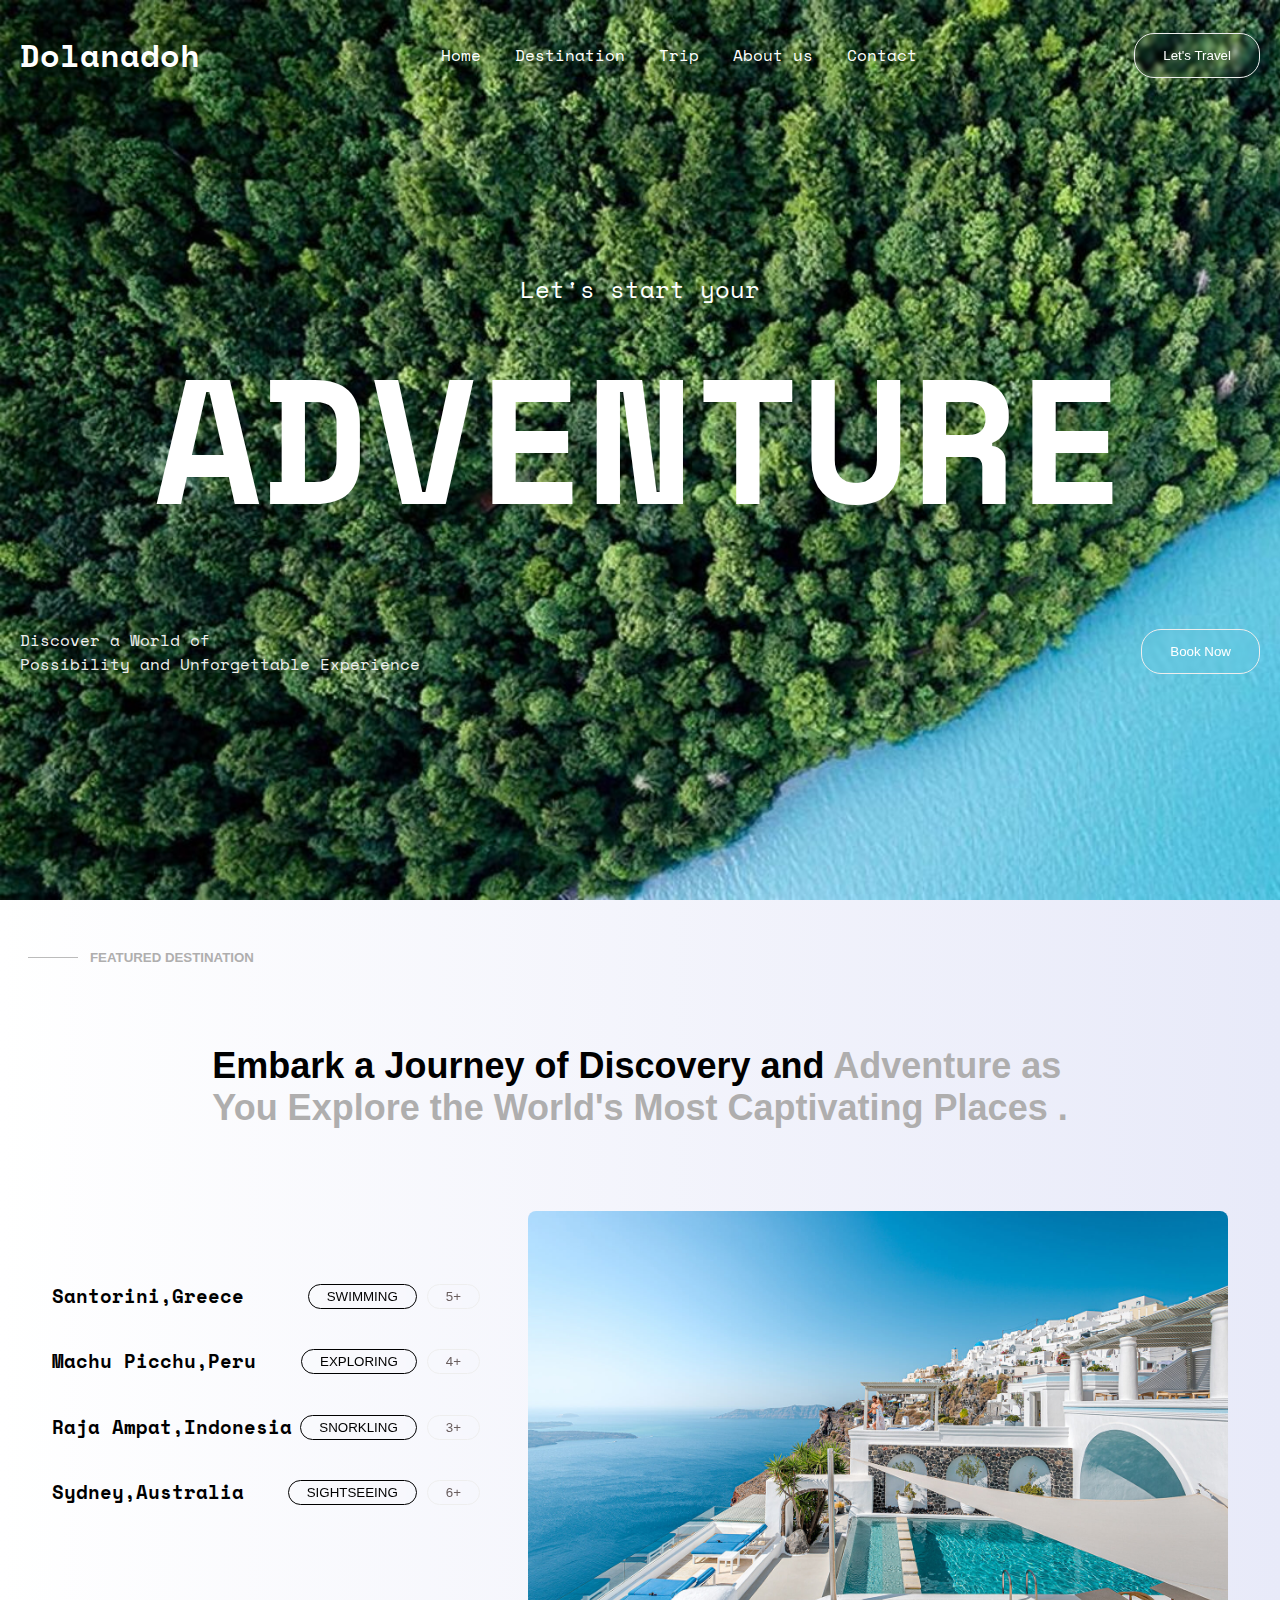
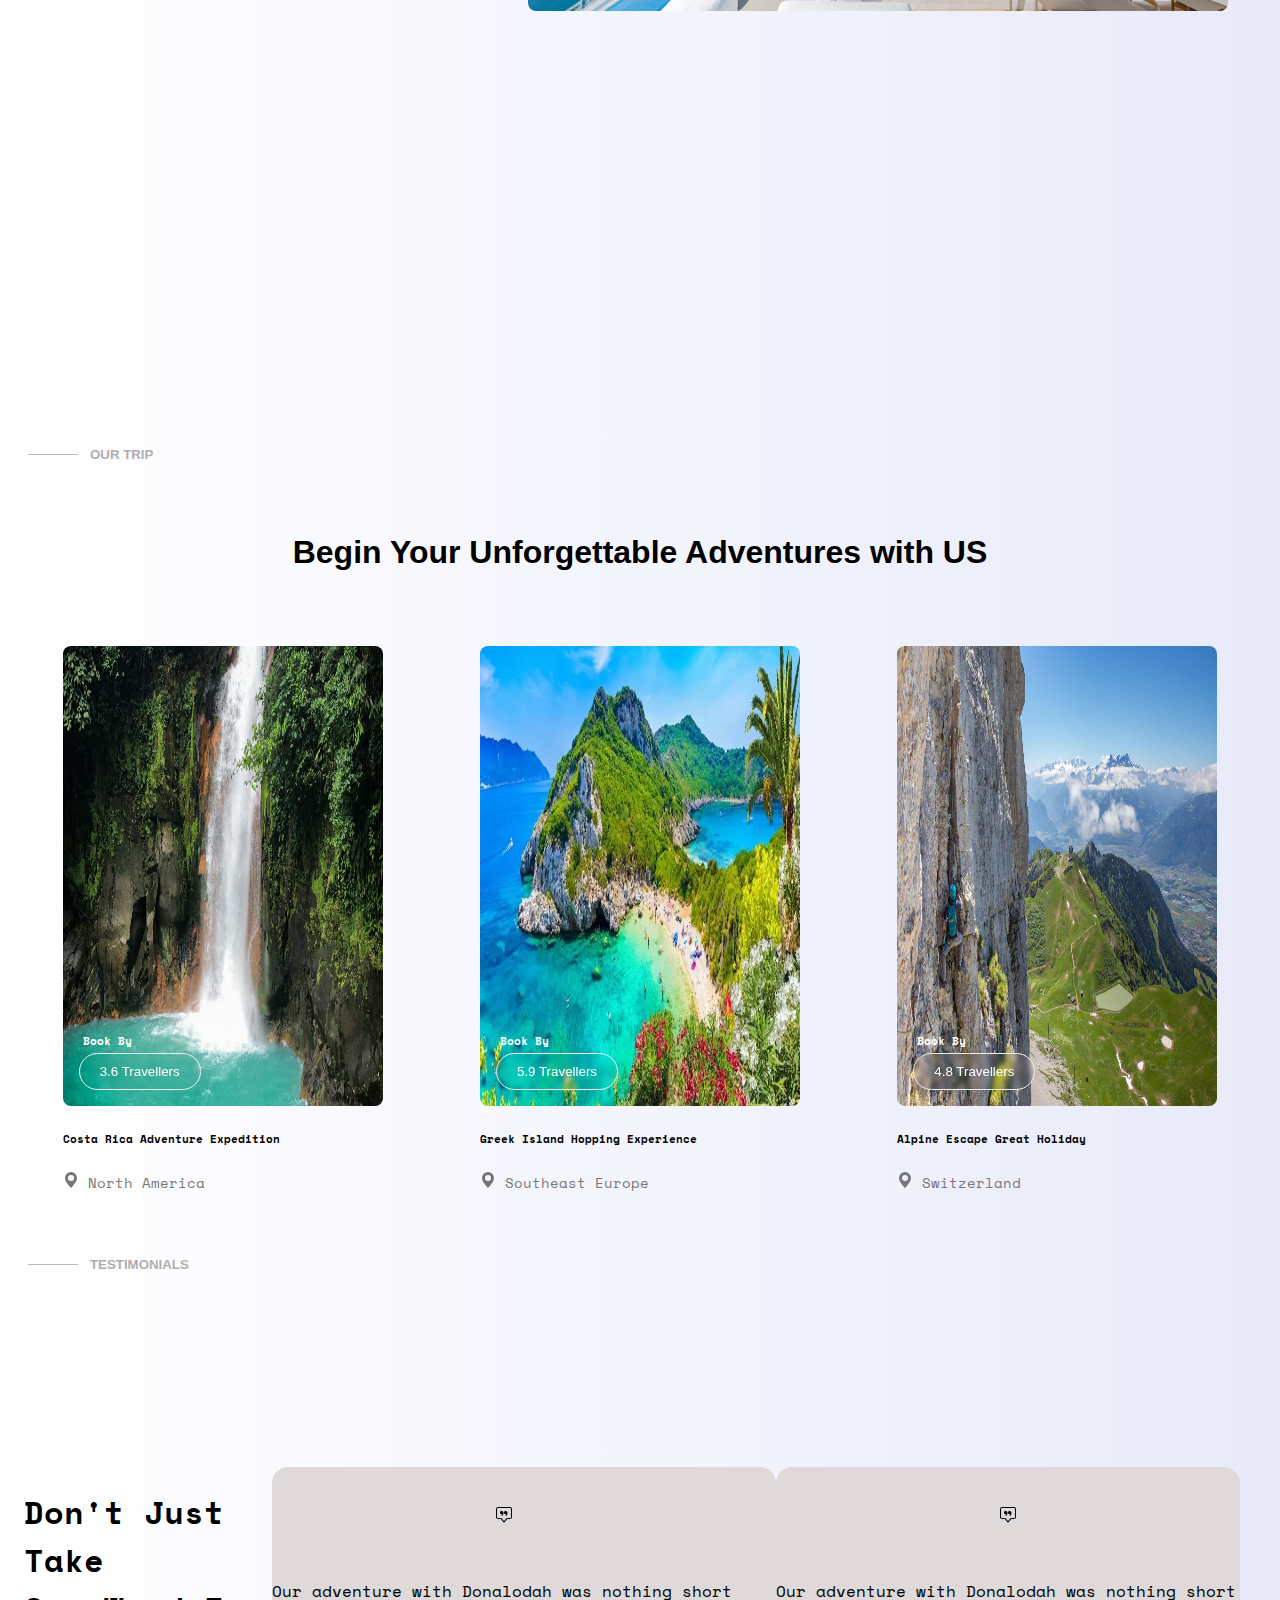
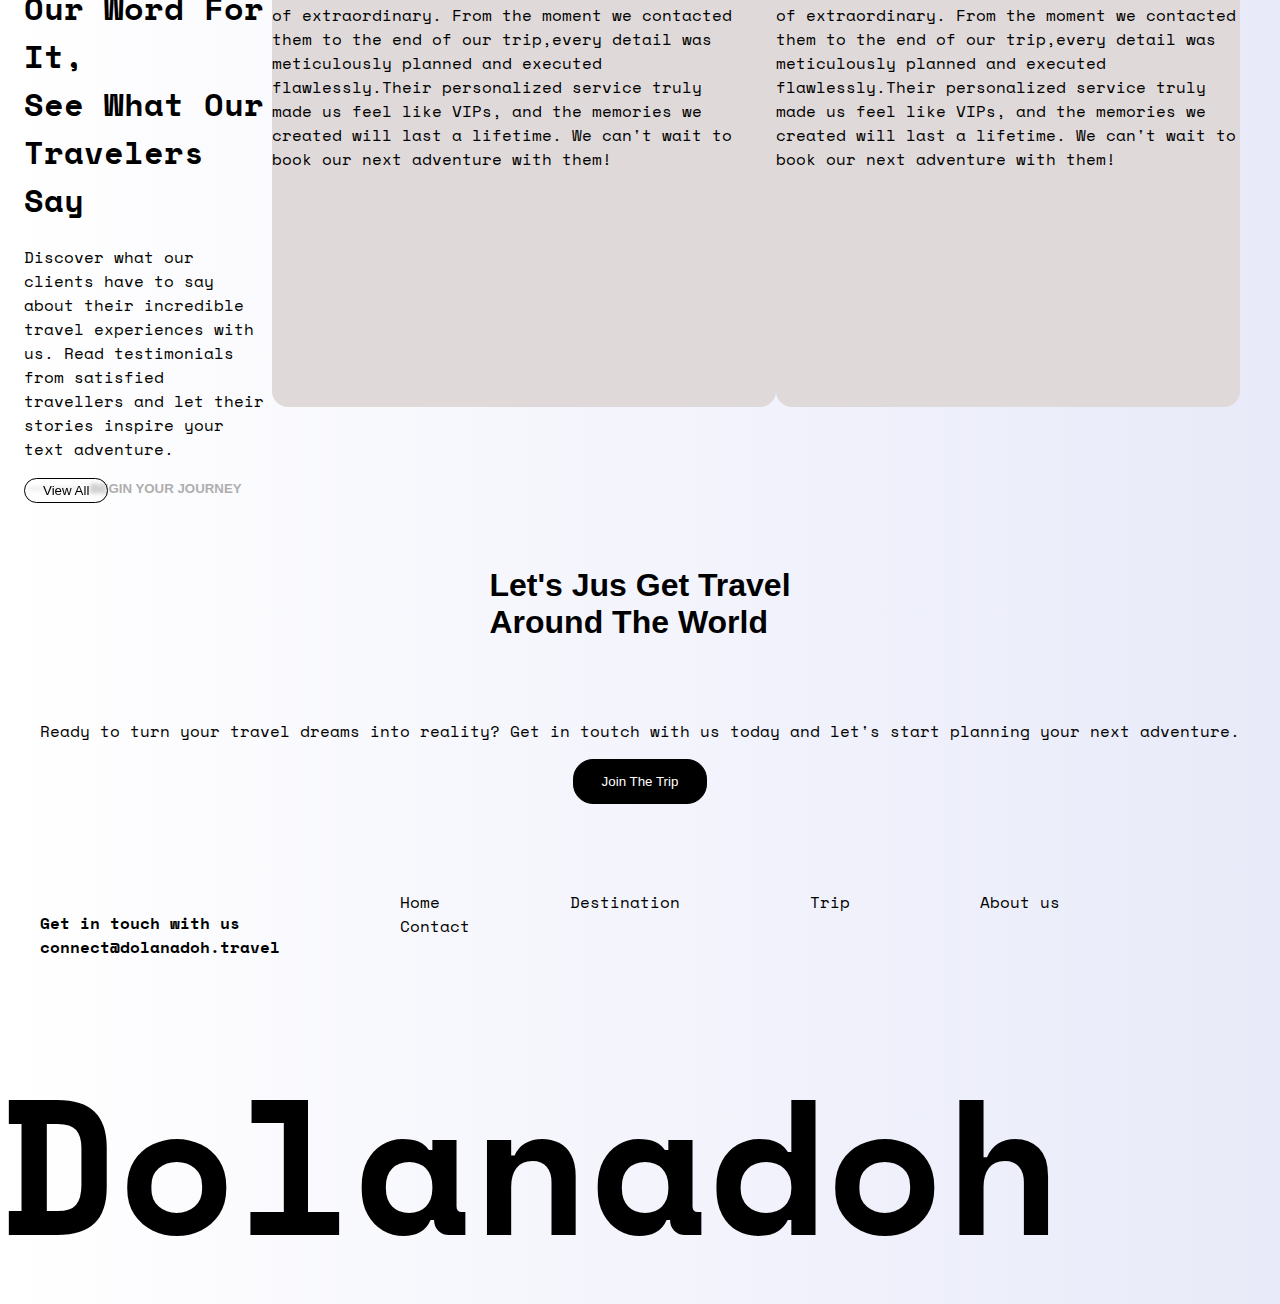
==== Project2/index.html @ 7c670b35 "first commit" ====
<!DOCTYPE html>
<!DOCTYPE html>
<html lang="en">
<head>
    <meta charset="UTF-8">
    <meta name="viewport" content="width=device-width, initial-scale=1.0">
    <title>Dolanadoh</title>
    <link rel="stylesheet" href="style.css">
    <link rel="preconnect" href="https://fonts.googleapis.com">
<link rel="preconnect" href="https://fonts.gstatic.com" crossorigin>
<link href="https://fonts.googleapis.com/css2?family=Space+Mono:ital,wght@0,400;0,700;1,400;1,700&display=swap" rel="stylesheet">
</head>
<body>
  <div class="main-container">
    <nav>
        <div class="begin">
            <div class="navb">
              <h1 > Dolanadoh</h1>
              </div>
            <div class="navb-center">
              <a> Home  </a>
              <a> Destination</a>
              <a> Trip</a>
              <a> About us</a>
              <a> Contact</a>
            </div>

            <div class="navb-end">
              <button style="border: 1px solid #eee; padding: 14px 28px; border-radius: 20px; backdrop-filter: blur(2px);background-color: transparent; color: white">Let's Travel</button>
              
            </div>
  </div>
  </nav>
   <div class="overview">
    <p style="margin: 0;padding: 0;">Let's start your</p>
    <h1 style="margin: 0;padding: 0;">ADVENTURE</h1>
   </div>     
   <div class="end">
      <p style="color: #eee;"> Discover a World of <br> Possibility and Unforgettable Experience</p>
      <button style="border: 1px solid #eee; padding: 14px 28px; border-radius: 20px; backdrop-filter: blur(2px);background-color: transparent; color: white">Book Now</button>
  </div>
  </div>
  <div class="text-line">
    <div id="line"></div>
<h5 style="font-family: Verdana, Geneva, Tahoma, sans-serif ; color: #afaeae;">FEATURED DESTINATION</h5>
  </div>
  <div class="main">
    <h2> Embark a Journey of Discovery and <span style="color: #afaeae;">Adventure as <br>You Explore the World's Most Captivating Places .</span> </h2>
  </div>

  <div class="under">
      <div class="lists">
          <div class="list1">
            <h3> Santorini,Greece  </h3> 
            <div class="btns">
              <button style="border: 1px solid black; padding: 4px 18px; border-radius: 20px; backdrop-filter: blur(2px);background-color: transparent; color: black">SWIMMING</button>
              <button style="border: 1px solid #eee; padding: 4px 18px; border-radius: 20px; backdrop-filter: blur(2px);background-color: transparent; color: rgb(105, 94, 94)">5+</button>
            </div>
          </div>
            <div class="list1">
            <h3> Machu Picchu,Peru</h3> 
            <div class="btns">
              <button style="border: 1px solid black; padding: 4px 18px; border-radius: 20px; backdrop-filter: blur(2px);background-color: transparent; color: black">EXPLORING</button>
              <button style="border: 1px solid #eee; padding: 4px 18px; border-radius: 20px; backdrop-filter: blur(2px);background-color: transparent; color: rgb(105, 94, 94)">4+</button>
            </div>
          </div>
          <div class="list1">
            <h3> Raja Ampat,Indonesia  </h3> 
            <div class="btns">
              <button style="border: 1px solid black; padding: 4px 18px; border-radius: 20px; backdrop-filter: blur(2px);background-color: transparent; color: black">SNORKLING</button>
              <button style="border: 1px solid #eee; padding: 4px 18px; border-radius: 20px; backdrop-filter: blur(2px);background-color: transparent; color: rgb(105, 94, 94)">3+</button>
            </div>
          </div>
          <div class="list1">
            <h3>Sydney,Australia </h3> 
            <div class="btns">
              <button style="border: 1px solid black; padding: 4px 18px; border-radius: 20px; backdrop-filter: blur(2px);background-color: transparent; color: black">SIGHTSEEING</button>
              <button style="border: 1px solid #eee; padding: 4px 18px; border-radius: 20px; backdrop-filter: blur(2px);background-color: transparent; color: rgb(105, 94, 94)">6+</button>
            </div>
          </div>  
        </div>

        <div class="imgg">
          <img src="./santorini.jpg" width="700" >
        </div>
  </div>

  <div class="text-line">
    <div id="line"></div>
   <h5 style="font-family: Verdana, Geneva, Tahoma, sans-serif ; color: #afaeae;">OUR TRIP</h5>
  </div>
  
  <div class="adventure">
    <div class="tittle">
      <h1> Begin Your Unforgettable Adventures with US</h1>
    </div>
    <div class="imggg">
      <div class="img1">
        <img src="./img11.jpeg" width="320" >
        <div class="book">
          <h6 style="margin: 4px;">Book By</h6>
          <button style="border: 1px solid #eee; padding: 10px 20px; border-radius: 20px; backdrop-filter: blur(2px);background-color: transparent; color: white">3.6 Travellers</button>

        </div>
        <h6> Costa Rica Adventure Expedition</h6>
        
        <p><svg xmlns="http://www.w3.org/2000/svg" width="16" height="16" fill="currentColor" class="bi bi-geo-alt-fill" viewBox="0 0 16 16">
          <path d="M8 16s6-5.686 6-10A6 6 0 0 0 2 6c0 4.314 6 10 6 10m0-7a3 3 0 1 1 0-6 3 3 0 0 1 0 6"/>
        </svg> North America</p>
      </div>
      <div class="img1">
        <img src="./img12.webp" width="320"  >
        <div class="book">
          <h6 style="margin: 4px;">Book By</h6>
          <button style="border: 1px solid #eee; padding: 10px 20px; border-radius: 20px; backdrop-filter: blur(2px);background-color: transparent; color: white">5.9 Travellers</button>

        </div>
        <h6> Greek Island Hopping Experience </h6>
     
        <p>    <svg xmlns="http://www.w3.org/2000/svg" width="16" height="16" fill="currentColor" class="bi bi-geo-alt-fill" viewBox="0 0 16 16">
          <path d="M8 16s6-5.686 6-10A6 6 0 0 0 2 6c0 4.314 6 10 6 10m0-7a3 3 0 1 1 0-6 3 3 0 0 1 0 6"/>
        </svg>
        Southeast Europe </p>
      </div>
      <div class="img1">
        <img src="./img13.jpg" width="320" >
        <div class="book">
          <h6 style="margin: 4px;">Book By</h6>
          <button style="border: 1px solid #eee; padding: 10px 20px; border-radius: 20px; backdrop-filter: blur(2px);background-color: transparent; color: white">4.8 Travellers</button>

        </div>
        <h6> Alpine Escape Great Holiday </h6>
        
        <p>
          <svg xmlns="http://www.w3.org/2000/svg" width="16" height="16" fill="currentColor" class="bi bi-geo-alt-fill" viewBox="0 0 16 16">
            <path d="M8 16s6-5.686 6-10A6 6 0 0 0 2 6c0 4.314 6 10 6 10m0-7a3 3 0 1 1 0-6 3 3 0 0 1 0 6"/>
          </svg> Switzerland </p>
      </div>
      
    </div>
    

  </div>
  <div class="text-line">
    <div id="line"></div>
<h5 style="font-family: Verdana, Geneva, Tahoma, sans-serif ; color: #afaeae;">TESTIMONIALS</h5>
  </div>

  <div class="cmntr">
    <div class="cmntr1">
     <h1> Don't Just Take <br> Our Word For It, <br> See What Our Travelers Say </h1> 
     <p>Discover what our clients have to say about their incredible travel experiences with us. Read  testimonials from satisfied travellers and let their stories inspire your text adventure. </p>
     <button style="border: 1px solid black; padding: 4px 18px; border-radius: 20px; backdrop-filter: blur(2px);background-color: transparent; color: black">View All</button>
    </div> 
    <div class="cmntr2">
      <div class="icon">
       <svg xmlns="http://www.w3.org/2000/svg" width="16" height="16" fill="currentColor" class="bi bi-chat-square-quote" viewBox="0 0 16 16">
      <path d="M14 1a1 1 0 0 1 1 1v8a1 1 0 0 1-1 1h-2.5a2 2 0 0 0-1.6.8L8 14.333 6.1 11.8a2 2 0 0 0-1.6-.8H2a1 1 0 0 1-1-1V2a1 1 0 0 1 1-1zM2 0a2 2 0 0 0-2 2v8a2 2 0 0 0 2 2h2.5a1 1 0 0 1 .8.4l1.9 2.533a1 1 0 0 0 1.6 0l1.9-2.533a1 1 0 0 1 .8-.4H14a2 2 0 0 0 2-2V2a2 2 0 0 0-2-2z"/>
      <path d="M7.066 4.76A1.665 1.665 0 0 0 4 5.668a1.667 1.667 0 0 0 2.561 1.406c-.131.389-.375.804-.777 1.22a.417.417 0 1 0 .6.58c1.486-1.54 1.293-3.214.682-4.112zm4 0A1.665 1.665 0 0 0 8 5.668a1.667 1.667 0 0 0 2.561 1.406c-.131.389-.375.804-.777 1.22a.417.417 0 1 0 .6.58c1.486-1.54 1.293-3.214.682-4.112z"/>
      </svg>
    </div>
      <p> Our adventure with Donalodah was nothing short of extraordinary. From the moment we contacted them to the end of our trip,every detail was meticulously planned and executed flawlessly.Their personalized service truly made us feel like VIPs, and the memories we created will last a lifetime. We can't wait to book our next adventure with them! 
      </p>
    
    </div>
    <div class="cmntr3">
      <div class="icon">
        <svg xmlns="http://www.w3.org/2000/svg" width="16" height="16" fill="currentColor" class="bi bi-chat-square-quote" viewBox="0 0 16 16">
       <path d="M14 1a1 1 0 0 1 1 1v8a1 1 0 0 1-1 1h-2.5a2 2 0 0 0-1.6.8L8 14.333 6.1 11.8a2 2 0 0 0-1.6-.8H2a1 1 0 0 1-1-1V2a1 1 0 0 1 1-1zM2 0a2 2 0 0 0-2 2v8a2 2 0 0 0 2 2h2.5a1 1 0 0 1 .8.4l1.9 2.533a1 1 0 0 0 1.6 0l1.9-2.533a1 1 0 0 1 .8-.4H14a2 2 0 0 0 2-2V2a2 2 0 0 0-2-2z"/>
       <path d="M7.066 4.76A1.665 1.665 0 0 0 4 5.668a1.667 1.667 0 0 0 2.561 1.406c-.131.389-.375.804-.777 1.22a.417.417 0 1 0 .6.58c1.486-1.54 1.293-3.214.682-4.112zm4 0A1.665 1.665 0 0 0 8 5.668a1.667 1.667 0 0 0 2.561 1.406c-.131.389-.375.804-.777 1.22a.417.417 0 1 0 .6.58c1.486-1.54 1.293-3.214.682-4.112z"/>
       </svg>
      </div>
       <p> 
         Our adventure with Donalodah was nothing short of extraordinary. From the moment we contacted them to the end of our trip,every detail was meticulously planned and executed flawlessly.Their personalized service truly made us feel like VIPs, and the memories we created will last a lifetime. We can't wait to book our next adventure with them! 
       </p>
     
    </div>
  </div>
  
  <div class="text-line">
    <div id="line"></div>
   <h5 style="font-family: Verdana, Geneva, Tahoma, sans-serif ; color: #afaeae;">BEGIN YOUR JOURNEY </h5>
  </div>

  <div class="final">
    <div class="tittle"> 
      <h1> Let's Jus Get Travel <br> Around The World</h1>
    </div>
    <div class="parg">
      <p> Ready to turn your travel dreams into reality? Get in toutch with us today and let's start planning your next adventure.</p>
    </div>
    <div class="btn">
      <button style="border: 1px solid black; padding: 14px 28px; border-radius: 20px; backdrop-filter: blur(2px);background-color: black; color: white">Join The Trip</button>
    </div>
  </div>
  <div class="touch">
    <div class="mail">
      <h4>Get in touch with us <br> connect@dolanadoh.travel</h4>
    </div>
    <div class="navbb">
      <a> Home  </a>
      <a> Destination</a>
      <a> Trip</a>
      <a> About us</a>
      <a> Contact</a>
    </div>
  </div>
  <div class="dolana">
    <h1 style="margin: 0;padding: 0;">Dolanadoh</h1>
  </div>

 
</body>
</html>
---- Project2/style.css ----
body{
    margin: 0;
    font-family: "Space Mono", monospace;
    background: linear-gradient(to left , #e8eaf9 , #fff);
}

.begin{
    display: flex;
    align-items: center;
    justify-content: space-between;
    padding: 10px 20px;
    background-color: transparent;
    color: white;
}

.navb-center a {
    padding-left: 24px;
}
.navb-end{
    border: 15px;
}


.main-container{
    background-image: url('contact-banner3\ \(1\).jpg');
    background-size: cover;
    background-repeat: no-repeat;
    min-height: 100vh;
    width: 100%;
}

.overview{
    display: flex;
    justify-content:center ;
    align-items: center;
    flex-direction: column;
    color: white;
    margin-top: 160px;
}

.overview p{
    font-size: 1.5rem;
}

.overview h1{
    font-size: 11rem;
}
.end{
    display: flex;
    flex-direction: row;
    justify-content: space-between;
    align-items: center;
    padding: 10px 20px;
    margin-top: 34px;
}

.text-line{
    display: flex;
    justify-content: flex-start;
    align-items: center;
    margin: 28px;
}

#line{
    width: 50px;
    background-color: #bbb;
    height: 1px;
    margin-right: 12px;
}

.main{ 
    display: flex;
    justify-content: center;
    align-items:center ;
    font-size: x-large;
    margin: 24px;
    font-family:'Franklin Gothic Medium', 'Arial Narrow', Arial, sans-serif;
    font-weight: lighter;
  
}

.under{
    display: flex;
    align-items: flex-start;
    justify-content: center;
    margin: 28px;
    min-height: 90vh;
}
.lists{
    flex: 1;
    padding: 24px;
    display:flex ;
    align-items: stretch;
    flex-direction: column;
    width: 100%;
    margin-top: 52px;
   
}


.imgg {
    flex: 1;
    padding: 24px;

}

.imgg img {
    border-radius: 8px;
}
.list1{
    display: flex;
    justify-content: space-between;
    align-items: center;
    border-bottom: 15px #e2dcdc;
}
.tittle{
    display: flex;
    justify-content: center;
    margin-bottom: 40px;
    font-family: Verdana, Geneva, Tahoma, sans-serif;
}

.imggg{
    display: flex;
    justify-content:  space-around;
    align-items: center;
    padding: 14px;
    
}
.img1 img{
    border-radius:  8px;
    height: 460px;
}
.book{
    position: absolute;
    top: 70%;
    left: 5%;
    color:#fff;
}

.img1 p{
    font-size: 14px;
    padding: 0;
    margin: 0;
}

.img1 p{
    font-size: 14px;
    color: #777;
    padding: 0;
    margin: 0;
}
    
.img1{
    display: flex;
    align-items: flex-start;
    flex-direction: column;
    position: relative;

}
.cmntr{
    display: flex;
    max-height: 660px;
    padding: 24px ;
    justify-content: space-between;
    padding-right: 40px;
    
 
   
}
.cmntr1{
    margin-top: 120px;
    margin-bottom: 160px;
    border-radius: 16px;
    
}
.cmntr2{
    margin-top: 120px;
    background-color: #dfd9d9;
    border-radius: 16px;
    padding-right: 40px;
    
}
.cmntr3{
    margin-top: 120px;
    background-color: #dfd9d9;
    border-radius: 16px;
 
}
.icon{
    display: flex;
    justify-content: center;
    align-items: center;
    padding: 40px;
}
.final{
display: flex;
flex-direction: column;
align-items: center;
}
.touch{
    display: flex;
    flex-direction: row;
    padding: 40px;
    margin-top: 46px;
    
}
/* .navbb{
  
    padding-left: 99px;
    
} */
.navbb a{
  
    padding-left: 120px;
}
.dolana{
    display: flex;

        font-size: 6rem;
    
}
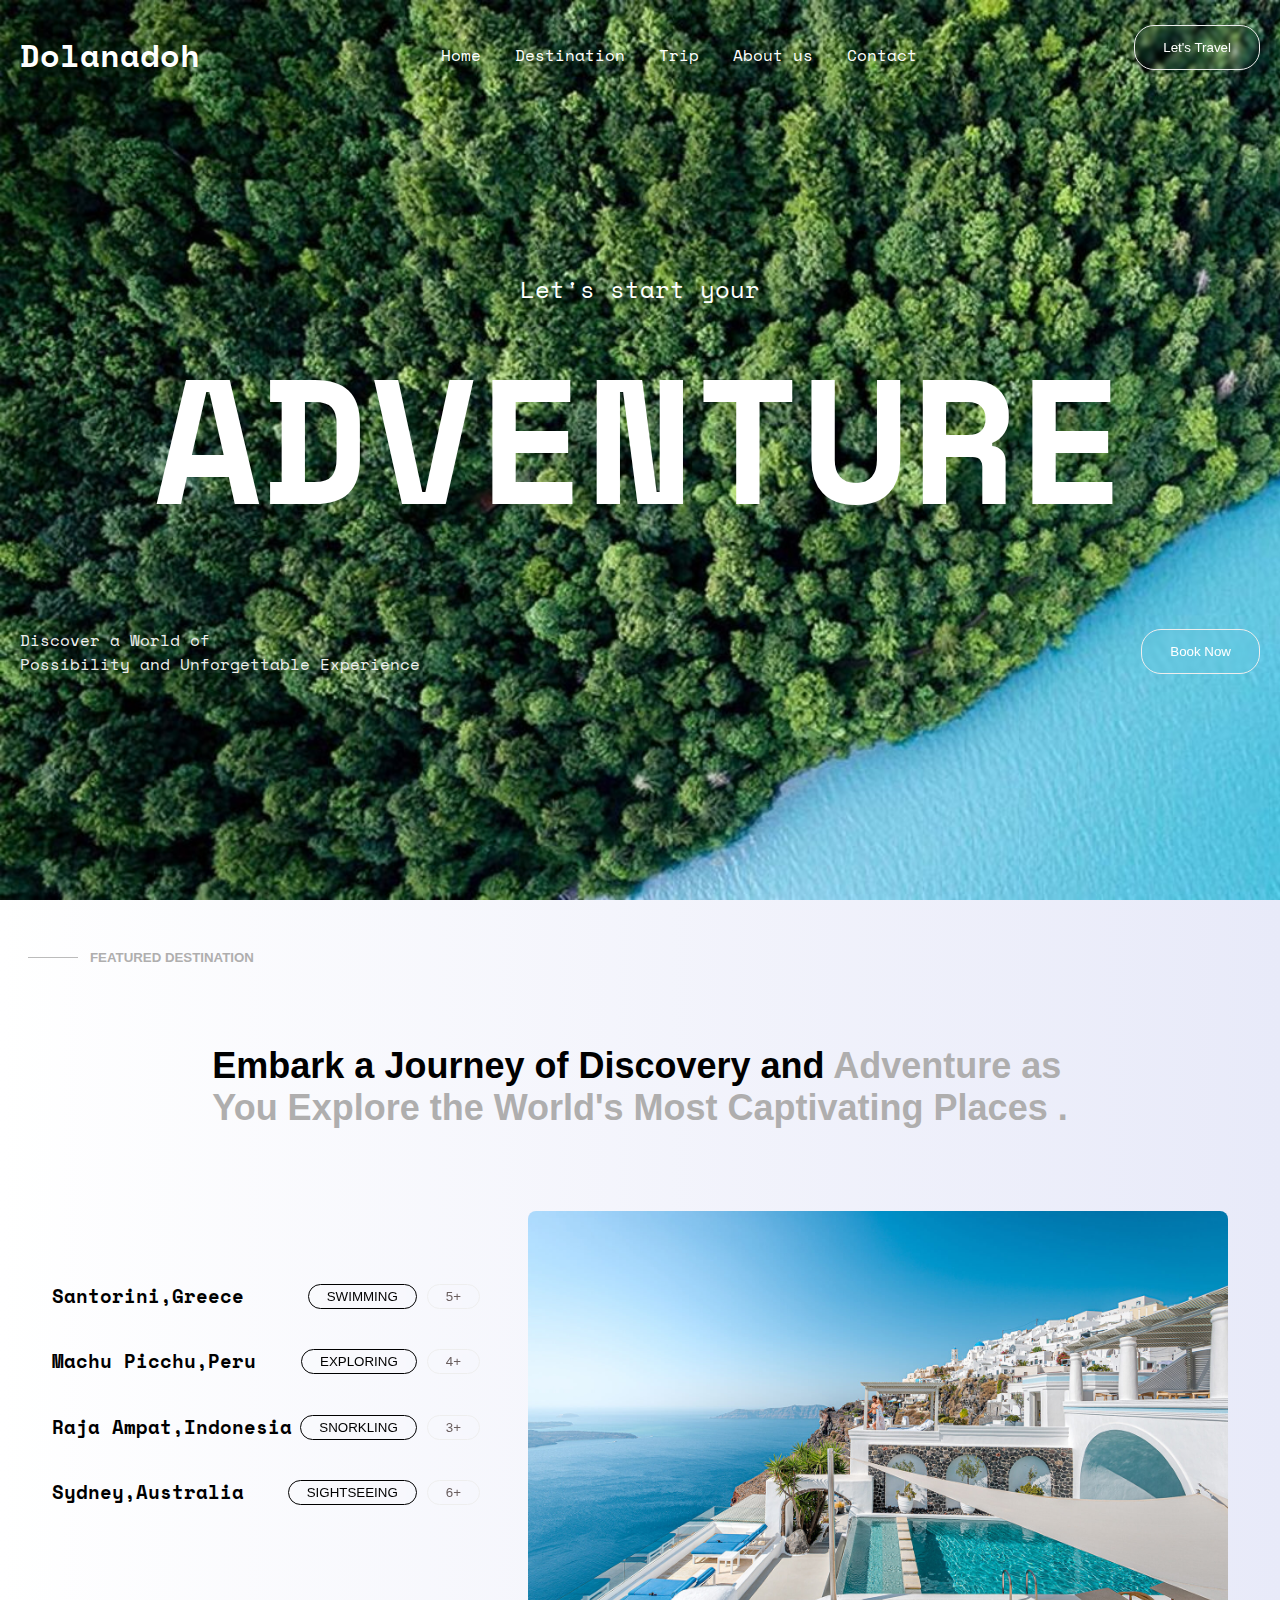
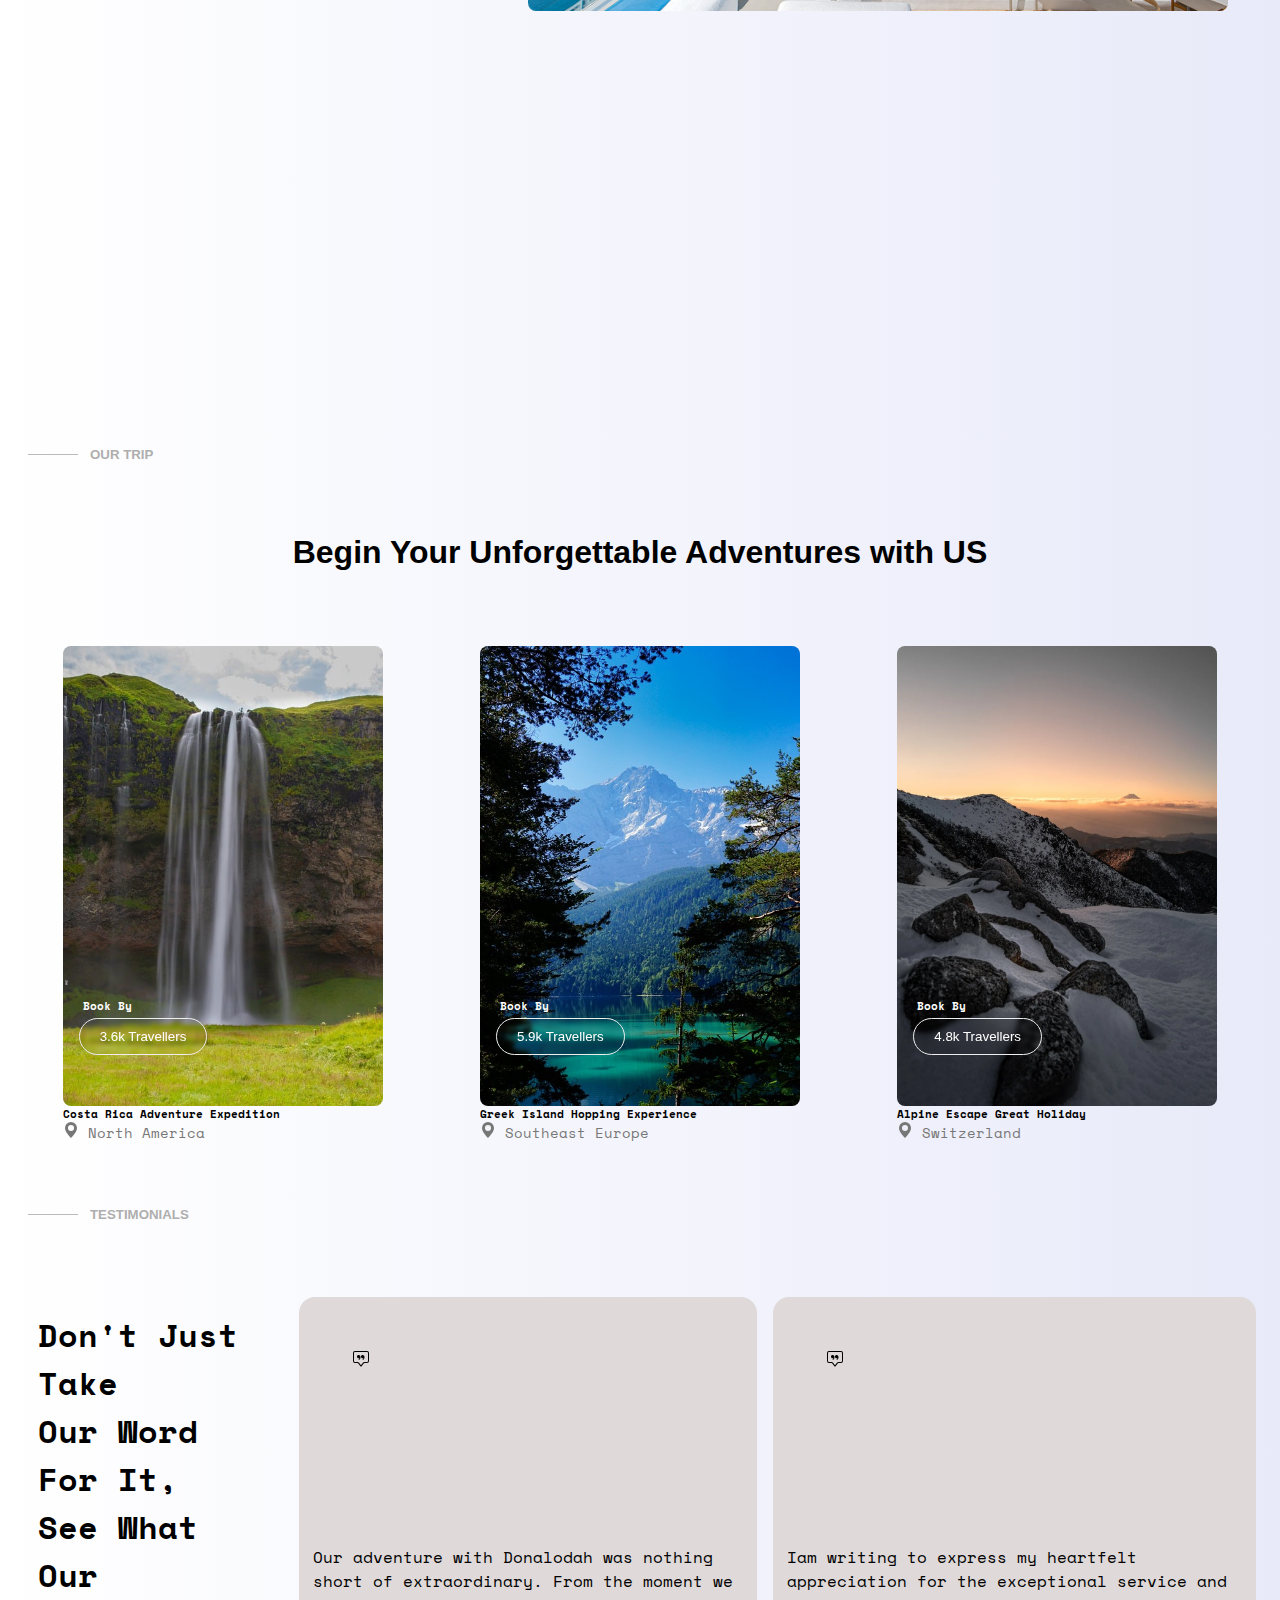
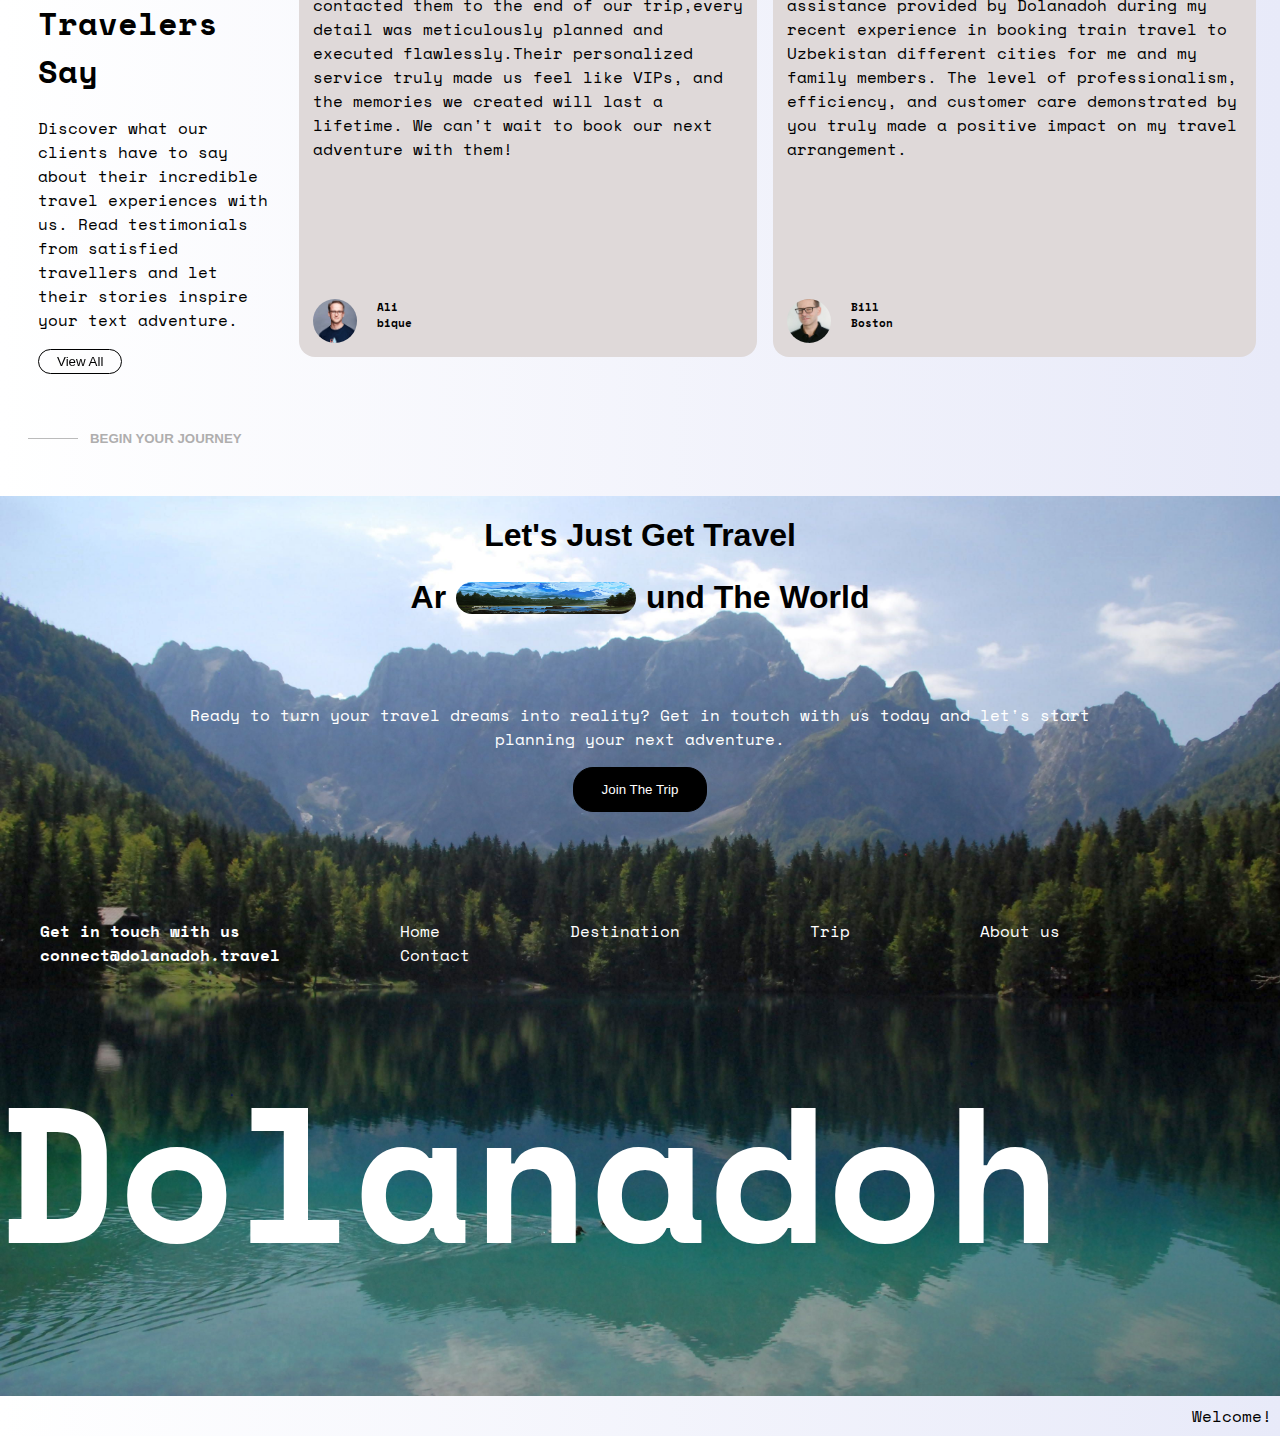
==== commit 02b27f6a: "first commit" ====
--- a/Project2/index.html
+++ b/Project2/index.html
@@ -19,15 +19,26 @@
               </div>
             <div class="navb-center">
               <a> Home  </a>
-              <a> Destination</a>
-              <a> Trip</a>
-              <a> About us</a>
-              <a> Contact</a>
+              <a href="#destination"> Destination</a>
+              <a href="#trip"> Trip</a>
+              <a href="#about"> About us</a>
+              <a href="#contact"> Contact</a>
             </div>
 
             <div class="navb-end">
-              <button style="border: 1px solid #eee; padding: 14px 28px; border-radius: 20px; backdrop-filter: blur(2px);background-color: transparent; color: white">Let's Travel</button>
+              <button style="border: 1px solid #eee; padding: 14px 28px; border-radius: 20px; backdrop-filter: blur(2px);background-color: transparent; color: white" type="button" onclick="myFunction()">Let's Travel</button>
               
+                <!-- js -->
+
+                <p id="demo1"></p>
+                <p id="demo2"></p>
+                <script>
+                function myFunction() {
+                  document.getElementById("demo1").innerHTML = "Welcome!";
+                  document.getElementById("demo2").innerHTML = "Do you want to travel with us?";
+                }
+                </script>
+
             </div>
   </div>
   </nav>
@@ -37,7 +48,19 @@
    </div>     
    <div class="end">
       <p style="color: #eee;"> Discover a World of <br> Possibility and Unforgettable Experience</p>
-      <button style="border: 1px solid #eee; padding: 14px 28px; border-radius: 20px; backdrop-filter: blur(2px);background-color: transparent; color: white">Book Now</button>
+      <a href="book.html"_blank rel="noopener noreferrer">
+        
+        <button id="myBtn"; style="border: 1px solid #eee; padding: 14px 28px; border-radius: 20px; backdrop-filter: blur(2px);background-color: transparent; color: white">Book Now</button>
+        <script>
+          document.getElementById("myBtn").addEventListener("click", function() {
+            alert("Vos Coordonnées!");
+          });
+          </script>
+          
+
+
+
+      </a>
   </div>
   </div>
   <div class="text-line">
@@ -45,33 +68,33 @@
 <h5 style="font-family: Verdana, Geneva, Tahoma, sans-serif ; color: #afaeae;">FEATURED DESTINATION</h5>
   </div>
   <div class="main">
-    <h2> Embark a Journey of Discovery and <span style="color: #afaeae;">Adventure as <br>You Explore the World's Most Captivating Places .</span> </h2>
-  </div>
-
-  <div class="under">
+    <h2 onmouseover="style.color='#81cce3'"onmouseout="style.color='black'"; onclick="this.innerHTML='Exploring the world is one of the most enriching experiences life has to offer. The thrill of discovering new cultures, tasting unfamiliar cuisines, and witnessing breathtaking landscapes can ignite a sense of wonder and adventure in even the most seasoned traveler. From bustling cities to serene natural wonders, the world is filled with places waiting to be explored. Whether you’re dreaming of a tropical escape, an urban adventure, or a deep dive into history, there’s always a destination that can capture your imagination.'"> Embark a Journey of Discovery and <span style="color: #afaeae;">Adventure as <br>You Explore the World's Most Captivating Places .</span> </h2>
+  </div>
+
+  <div class="under" id="destination">
       <div class="lists">
-          <div class="list1">
+          <div onclick="changeContent('santorini.jpg')" class="list1">
             <h3> Santorini,Greece  </h3> 
             <div class="btns">
               <button style="border: 1px solid black; padding: 4px 18px; border-radius: 20px; backdrop-filter: blur(2px);background-color: transparent; color: black">SWIMMING</button>
               <button style="border: 1px solid #eee; padding: 4px 18px; border-radius: 20px; backdrop-filter: blur(2px);background-color: transparent; color: rgb(105, 94, 94)">5+</button>
             </div>
           </div>
-            <div class="list1">
+            <div onclick="changeContent('Machu Picchu,Peru.jpg')" class="list1">
             <h3> Machu Picchu,Peru</h3> 
             <div class="btns">
               <button style="border: 1px solid black; padding: 4px 18px; border-radius: 20px; backdrop-filter: blur(2px);background-color: transparent; color: black">EXPLORING</button>
               <button style="border: 1px solid #eee; padding: 4px 18px; border-radius: 20px; backdrop-filter: blur(2px);background-color: transparent; color: rgb(105, 94, 94)">4+</button>
             </div>
           </div>
-          <div class="list1">
+          <div onclick="changeContent('Raja Ampat,Indonesia.jpg')"  class="list1">
             <h3> Raja Ampat,Indonesia  </h3> 
             <div class="btns">
               <button style="border: 1px solid black; padding: 4px 18px; border-radius: 20px; backdrop-filter: blur(2px);background-color: transparent; color: black">SNORKLING</button>
               <button style="border: 1px solid #eee; padding: 4px 18px; border-radius: 20px; backdrop-filter: blur(2px);background-color: transparent; color: rgb(105, 94, 94)">3+</button>
             </div>
           </div>
-          <div class="list1">
+          <div onclick="changeContent('Sydney,Australia.jpg')" class="list1">
             <h3>Sydney,Australia </h3> 
             <div class="btns">
               <button style="border: 1px solid black; padding: 4px 18px; border-radius: 20px; backdrop-filter: blur(2px);background-color: transparent; color: black">SIGHTSEEING</button>
@@ -81,7 +104,7 @@
         </div>
 
         <div class="imgg">
-          <img src="./santorini.jpg" width="700" >
+          <img id="image" src="./santorini.jpg" width="700" >
         </div>
   </div>
 
@@ -90,16 +113,16 @@
    <h5 style="font-family: Verdana, Geneva, Tahoma, sans-serif ; color: #afaeae;">OUR TRIP</h5>
   </div>
   
-  <div class="adventure">
+  <div class="adventure" id="trip">
     <div class="tittle">
-      <h1> Begin Your Unforgettable Adventures with US</h1>
+      <h1  onmouseover="style.color='#8fb2ff'"onmouseout="style.color='black'"; onclick="this.innerHTML='We have assembled the single most amazing team of professionals working as a unit and combining their expertise in different areas to provide the safest and best ever Zip Line activity you can do - even if you are not a professional athlete.'"> Begin Your Unforgettable Adventures with US</h1>
     </div>
     <div class="imggg">
       <div class="img1">
-        <img src="./img11.jpeg" width="320" >
+        <img src="./waterfall-7929685_960_720.jpg" width="320" >
         <div class="book">
           <h6 style="margin: 4px;">Book By</h6>
-          <button style="border: 1px solid #eee; padding: 10px 20px; border-radius: 20px; backdrop-filter: blur(2px);background-color: transparent; color: white">3.6 Travellers</button>
+          <button style="border: 1px solid #eee; padding: 10px 20px; border-radius: 20px; backdrop-filter: blur(2px);background-color: transparent; color: white">3.6k Travellers</button>
 
         </div>
         <h6> Costa Rica Adventure Expedition</h6>
@@ -109,10 +132,10 @@
         </svg> North America</p>
       </div>
       <div class="img1">
-        <img src="./img12.webp" width="320"  >
+        <img src="./eibsee-7352987_960_720.jpg" width="320"  >
         <div class="book">
           <h6 style="margin: 4px;">Book By</h6>
-          <button style="border: 1px solid #eee; padding: 10px 20px; border-radius: 20px; backdrop-filter: blur(2px);background-color: transparent; color: white">5.9 Travellers</button>
+          <button style="border: 1px solid #eee; padding: 10px 20px; border-radius: 20px; backdrop-filter: blur(2px);background-color: transparent; color: white">5.9k Travellers</button>
 
         </div>
         <h6> Greek Island Hopping Experience </h6>
@@ -123,10 +146,10 @@
         Southeast Europe </p>
       </div>
       <div class="img1">
-        <img src="./img13.jpg" width="320" >
+        <img src="./mountain-7866362_1280.webp" width="320" >
         <div class="book">
           <h6 style="margin: 4px;">Book By</h6>
-          <button style="border: 1px solid #eee; padding: 10px 20px; border-radius: 20px; backdrop-filter: blur(2px);background-color: transparent; color: white">4.8 Travellers</button>
+          <button style="border: 1px solid #eee; padding: 10px 20px; border-radius: 20px; backdrop-filter: blur(2px);background-color: transparent; color: white">4.8k Travellers</button>
 
         </div>
         <h6> Alpine Escape Great Holiday </h6>
@@ -146,12 +169,25 @@
 <h5 style="font-family: Verdana, Geneva, Tahoma, sans-serif ; color: #afaeae;">TESTIMONIALS</h5>
   </div>
 
-  <div class="cmntr">
+  <div class="cmntr" id="about">
+
     <div class="cmntr1">
-     <h1> Don't Just Take <br> Our Word For It, <br> See What Our Travelers Say </h1> 
+     <h1   onmouseover="mOver(this)" onmouseout="mOut(this)" ; style="margin-top: 0;"> Don't Just Take <br> Our Word For It, <br> See What Our Travelers Say </h1> 
      <p>Discover what our clients have to say about their incredible travel experiences with us. Read  testimonials from satisfied travellers and let their stories inspire your text adventure. </p>
      <button style="border: 1px solid black; padding: 4px 18px; border-radius: 20px; backdrop-filter: blur(2px);background-color: transparent; color: black">View All</button>
+     <script>
+      function mOver(obj) {
+        obj.innerHTML = "Why We Are The Best"
+      }
+      
+      function mOut(obj) {
+        obj.innerHTML = "Don't Just Take <br> Our Word For It, <br> See What Our Travelers Say"
+      }
+      </script>
     </div> 
+
+
+
     <div class="cmntr2">
       <div class="icon">
        <svg xmlns="http://www.w3.org/2000/svg" width="16" height="16" fill="currentColor" class="bi bi-chat-square-quote" viewBox="0 0 16 16">
@@ -161,9 +197,16 @@
     </div>
       <p> Our adventure with Donalodah was nothing short of extraordinary. From the moment we contacted them to the end of our trip,every detail was meticulously planned and executed flawlessly.Their personalized service truly made us feel like VIPs, and the memories we created will last a lifetime. We can't wait to book our next adventure with them! 
       </p>
-    
-    </div>
-    <div class="cmntr3">
+      <div class="commnt">
+        <img src="./user.jpg" alt="">
+        <div style="display: flex;flex-direction: column;">
+
+        <h6>Ali</h6>
+        <h6>bique</h6>
+        </div>
+      </div>
+    </div>
+    <div class="cmntr2">
       <div class="icon">
         <svg xmlns="http://www.w3.org/2000/svg" width="16" height="16" fill="currentColor" class="bi bi-chat-square-quote" viewBox="0 0 16 16">
        <path d="M14 1a1 1 0 0 1 1 1v8a1 1 0 0 1-1 1h-2.5a2 2 0 0 0-1.6.8L8 14.333 6.1 11.8a2 2 0 0 0-1.6-.8H2a1 1 0 0 1-1-1V2a1 1 0 0 1 1-1zM2 0a2 2 0 0 0-2 2v8a2 2 0 0 0 2 2h2.5a1 1 0 0 1 .8.4l1.9 2.533a1 1 0 0 0 1.6 0l1.9-2.533a1 1 0 0 1 .8-.4H14a2 2 0 0 0 2-2V2a2 2 0 0 0-2-2z"/>
@@ -171,20 +214,30 @@
        </svg>
       </div>
        <p> 
-         Our adventure with Donalodah was nothing short of extraordinary. From the moment we contacted them to the end of our trip,every detail was meticulously planned and executed flawlessly.Their personalized service truly made us feel like VIPs, and the memories we created will last a lifetime. We can't wait to book our next adventure with them! 
+        Iam writing to express my heartfelt appreciation for the exceptional service and assistance provided by Dolanadoh  during my recent experience in booking train travel to Uzbekistan different cities for me and my family members.
+        The level of professionalism, efficiency, and customer care demonstrated by you truly made a positive impact on my travel arrangement. 
        </p>
-     
-    </div>
-  </div>
-  
+       <div class="commnt">
+        <img src="./aa.jpg" alt="">
+        <div style="display: flex;flex-direction: column;">
+          <h6>Bill</h6>
+          <h6>Boston</h6>
+        </div>
+      </div>
+    </div>
+  </div>
+  
+
+
+
   <div class="text-line">
     <div id="line"></div>
    <h5 style="font-family: Verdana, Geneva, Tahoma, sans-serif ; color: #afaeae;">BEGIN YOUR JOURNEY </h5>
   </div>
-
+<div class="container-footer">
   <div class="final">
     <div class="tittle"> 
-      <h1> Let's Jus Get Travel <br> Around The World</h1>
+      <h1 style="text-align: center;"> Let's Just Get Travel <br> <span style="display:flex ;align-items: center;justify-content: center;margin: 25px;"> Ar <img class="rounded-img" src="./around.jpg" alt="" > und The World</span></h1>
     </div>
     <div class="parg">
       <p> Ready to turn your travel dreams into reality? Get in toutch with us today and let's start planning your next adventure.</p>
@@ -193,7 +246,7 @@
       <button style="border: 1px solid black; padding: 14px 28px; border-radius: 20px; backdrop-filter: blur(2px);background-color: black; color: white">Join The Trip</button>
     </div>
   </div>
-  <div class="touch">
+  <div class="touch" id="contact">
     <div class="mail">
       <h4>Get in touch with us <br> connect@dolanadoh.travel</h4>
     </div>
@@ -206,9 +259,35 @@
     </div>
   </div>
   <div class="dolana">
-    <h1 style="margin: 0;padding: 0;">Dolanadoh</h1>
-  </div>
-
+    <h1 style="margin: 0;padding: 0;color: white;">Dolanadoh</h1>
+  </div>
+
+</div>
+
+
+<div class="wel">
+<div onmousedown="mDown(this)" onmouseup="mUp(this)" style="padding: 8px;">
+  Welcome!</div>
+  
+  <script>
+  function mDown(obj) {
+    obj.style.backgroundColor = "#1ec5e5";
+    obj.innerHTML = "Visit us again";
+  }
+  
+  function mUp(obj) {
+    obj.style.backgroundColor="#1aab44";
+    obj.innerHTML="Thank You For Your Confidence";
+  }
+  </script>
+
+</div>
+  
+  
+
+
+
+ <script src="script.js"></script>
  
 </body>
 </html>--- a/Project2/style.css
+++ b/Project2/style.css
@@ -4,6 +4,10 @@
     background: linear-gradient(to left , #e8eaf9 , #fff);
 }
 
+h6{
+    margin: 0;
+}
+
 .begin{
     display: flex;
     align-items: center;
@@ -15,6 +19,8 @@
 
 .navb-center a {
     padding-left: 24px;
+    color: white;
+    text-decoration: none;
 }
 .navb-end{
     border: 15px;
@@ -112,6 +118,12 @@
     justify-content: space-between;
     align-items: center;
     border-bottom: 15px #e2dcdc;
+
+}
+
+.list1:hover{
+    cursor: pointer;
+    background-color: #eee;
 }
 .tittle{
     display: flex;
@@ -163,29 +175,44 @@
     max-height: 660px;
     padding: 24px ;
     justify-content: space-between;
-    padding-right: 40px;
-    
- 
-   
+        
 }
 .cmntr1{
-    margin-top: 120px;
-    margin-bottom: 160px;
+     /* margin-top: 120px; */
+    
     border-radius: 16px;
+    padding: 14px;
     
 }
 .cmntr2{
-    margin-top: 120px;
+    /* margin-top: 120px; */
     background-color: #dfd9d9;
     border-radius: 16px;
-    padding-right: 40px;
-    
+    padding: 14px;
+    margin-left: 16px;
+    display: flex;
+    align-items: flex-start;
+    flex-direction: column;
+    justify-content: space-between;
 }
 .cmntr3{
-    margin-top: 120px;
+    /* margin-top: 120px; */
     background-color: #dfd9d9;
     border-radius: 16px;
+    padding: 14px;
+    margin-left: 16px;
  
+}
+
+.commnt{
+    display:flex ;
+}
+
+.commnt img{
+    width: 44px;
+    height: 44px;
+    border-radius: 50%;
+    margin-right:20px ;
 }
 .icon{
     display: flex;
@@ -197,19 +224,18 @@
 display: flex;
 flex-direction: column;
 align-items: center;
+justify-content: center;
 }
 .touch{
     display: flex;
-    flex-direction: row;
+    justify-content: space-between;
+    align-items: center;
+    color: white;
     padding: 40px;
     margin-top: 46px;
     
 }
-/* .navbb{
-  
-    padding-left: 99px;
-    
-} */
+
 .navbb a{
   
     padding-left: 120px;
@@ -221,3 +247,88 @@
     
 }
 
+.container-footer{
+    background-image: url('./dolanadoh.jpg');
+    min-height: 100vh;
+    background-size: cover;
+}
+
+
+.rounded-img{
+    border-radius: 20px;
+    height:32px; 
+    width:180px;
+    margin: 0px 10px;
+}
+
+.parg p{
+    margin-top: 0;
+    padding: 0px 180px;
+    text-align: center;
+    color:#fff ;
+}
+
+
+.one{
+    margin: 20px 0px;
+}
+
+
+.form{
+    display: flex;
+    flex-direction: column;
+    justify-content: center;
+    align-items: center;
+    margin: 48px;
+}
+
+.formls{
+    display: flex;
+    flex-direction: column;
+}
+
+
+form {
+    display: flex;
+    flex-direction: column;
+    justify-content: center;
+    align-items: center;
+}
+
+form input,select {
+    margin: 0px;
+    padding: 14px;
+    width: 100%;
+    border-radius: 8px;
+    border-bottom: 2px solid #bbb;
+    border-top: none;
+    border-right: none;
+    border-left: none;
+
+}
+
+form button{
+    padding: 10px 36px;
+    box-shadow: 1px 1px 5px rgb(0, 0, 0 ,.5);
+    cursor: pointer;
+    width: 100%;
+    margin-top: 40px;
+    background: linear-gradient(to left , #e8eaf9 , #fff);
+    border: none;
+}
+
+::placeholder{
+    color: black;
+}
+
+#contact-container{
+    background: linear-gradient(to right , #e8eaf9 , #fff);
+
+}
+
+.wel{
+    display: flex;
+    justify-content: end;
+    
+    
+}